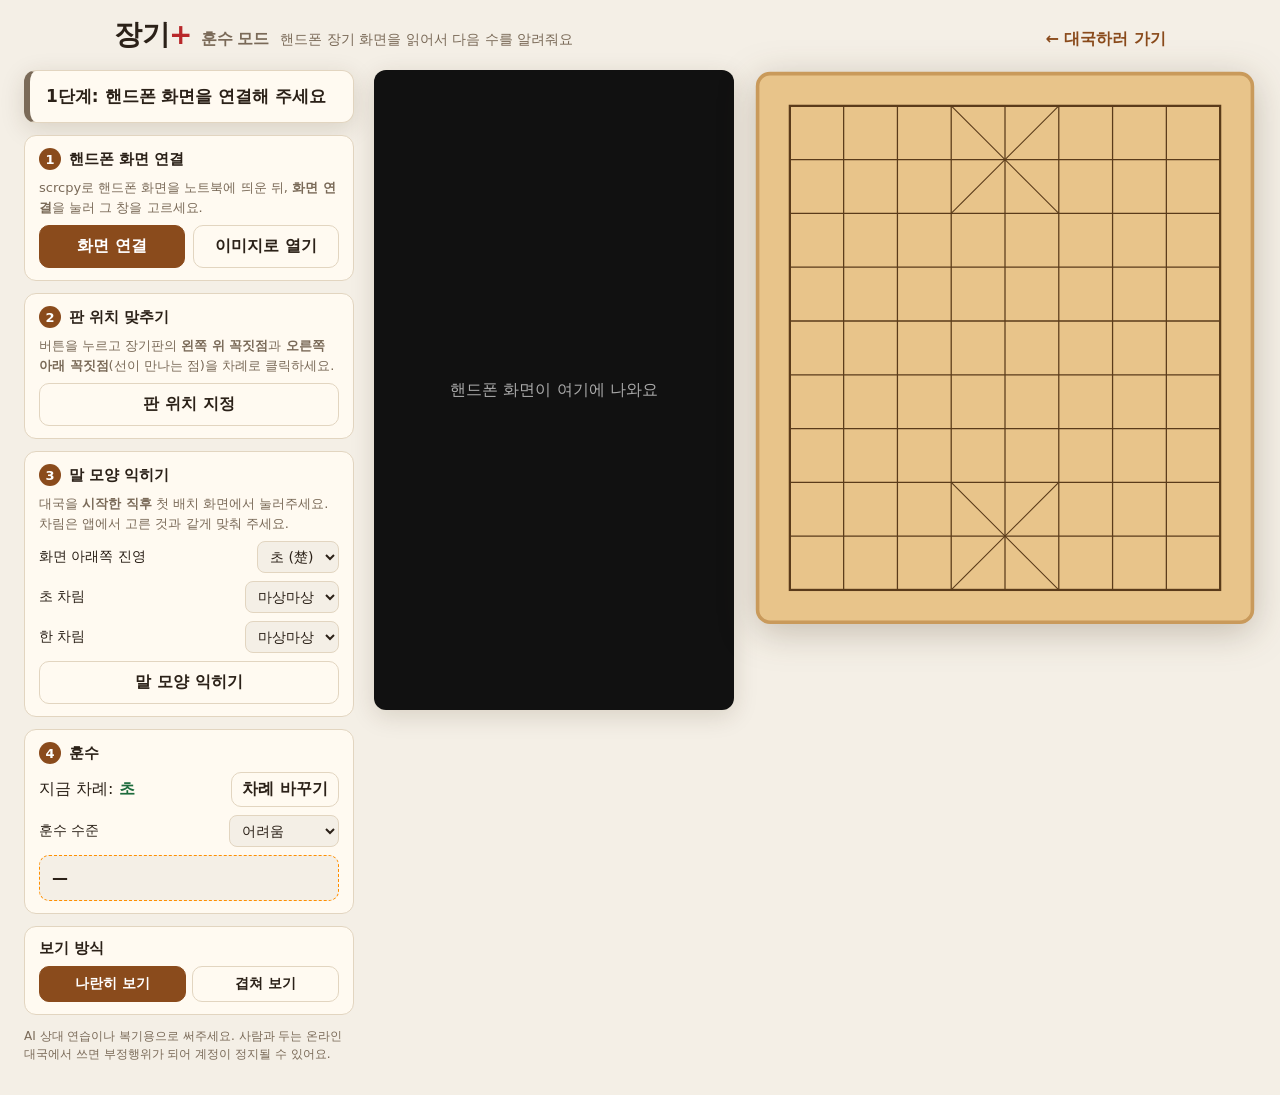
==== advisor.html @ 05842104 "모바일 훈수 모드 추가 + 대국 화면 훈수 버튼 - advisor.html: 화면 공유(scrcpy 창)나 이미지로 장기 앱 화면을 읽어 추천 수 표시 - 첫 배치 화면에서 앱의 " ====
<!doctype html>
<html lang="ko">
<head>
  <meta charset="utf-8">
  <meta name="viewport" content="width=device-width, initial-scale=1">
  <meta name="description" content="장기+ 모바일 훈수 모드 — 핸드폰 장기 앱 화면을 읽어 다음 수를 추천합니다.">
  <title>장기+ 훈수 모드</title>
  <link rel="stylesheet" href="css/style.css">
</head>
<body class="advisor">
  <header class="topbar">
    <h1>장기<span class="plus">+</span> <small>훈수 모드</small></h1>
    <p class="tagline">핸드폰 장기 화면을 읽어서 다음 수를 알려줘요</p>
    <a class="nav-link" href="index.html">← 대국하러 가기</a>
  </header>

  <main class="advisor-layout">
    <aside class="panel advisor-panel">
      <div id="adv-status" class="status" aria-live="polite">1단계부터 차례대로 진행해 주세요</div>

      <section class="step">
        <h2><span class="num">1</span> 핸드폰 화면 연결</h2>
        <p class="help">scrcpy로 핸드폰 화면을 노트북에 띄운 뒤, <b>화면 연결</b>을 눌러 그 창을 고르세요.</p>
        <div class="row-buttons">
          <button type="button" id="btn-capture" class="primary">화면 연결</button>
          <label class="file-btn">이미지로 열기<input type="file" id="file-input" accept="image/*" hidden></label>
        </div>
      </section>

      <section class="step">
        <h2><span class="num">2</span> 판 위치 맞추기</h2>
        <p class="help">버튼을 누르고 장기판의 <b>왼쪽 위 꼭짓점</b>과 <b>오른쪽 아래 꼭짓점</b>(선이 만나는 점)을 차례로 클릭하세요.</p>
        <button type="button" id="btn-calib">판 위치 지정</button>
      </section>

      <section class="step">
        <h2><span class="num">3</span> 말 모양 익히기</h2>
        <p class="help">대국을 <b>시작한 직후</b> 첫 배치 화면에서 눌러주세요. 차림은 앱에서 고른 것과 같게 맞춰 주세요.</p>
        <label class="row">화면 아래쪽 진영
          <select id="sel-bottom">
            <option value="c">초 (楚)</option>
            <option value="h">한 (漢)</option>
          </select>
        </label>
        <label class="row">초 차림 <select id="sel-cho"></select></label>
        <label class="row">한 차림 <select id="sel-han"></select></label>
        <button type="button" id="btn-learn">말 모양 익히기</button>
      </section>

      <section class="step">
        <h2><span class="num">4</span> 훈수</h2>
        <div class="turn-row">
          <span>지금 차례: <b id="turn-label">초</b></span>
          <button type="button" id="btn-turn">차례 바꾸기</button>
        </div>
        <label class="row">훈수 수준
          <select id="sel-level">
            <option value="normal">보통 (빠름)</option>
            <option value="hard" selected>어려움</option>
          </select>
        </label>
        <p id="hint-text" class="hint-text">—</p>
      </section>

      <section class="step">
        <h2>보기 방식</h2>
        <div class="segmented" role="radiogroup">
          <label><input type="radio" name="view" value="side" checked> 나란히 보기</label>
          <label><input type="radio" name="view" value="overlay"> 겹쳐 보기</label>
        </div>
        <label class="row overlay-only">판 투명도
          <input type="range" id="opacity" min="0" max="90" value="35">
        </label>
      </section>

      <p class="notice">AI 상대 연습이나 복기용으로 써주세요. 사람과 두는 온라인 대국에서 쓰면 부정행위가 되어 계정이 정지될 수 있어요.</p>
    </aside>

    <section class="advisor-stage-wrap">
      <div class="stage-row">
        <div id="stage" class="stage empty">
          <video id="video" autoplay muted playsinline hidden></video>
          <img id="image" alt="불러온 장기 화면" hidden>
          <svg id="overlay" class="overlay" preserveAspectRatio="none"></svg>
          <p class="stage-placeholder">핸드폰 화면이 여기에 나와요</p>
        </div>
        <div class="mirror-wrap" id="mirror-wrap">
          <svg id="mirror" viewBox="0 0 560 620" role="img" aria-label="인식한 장기판"></svg>
        </div>
      </div>
    </section>
  </main>

  <script src="js/rules.js"></script>
  <script src="js/ai.js"></script>
  <script src="js/board-view.js"></script>
  <script src="js/vision.js"></script>
  <script src="js/advisor.js"></script>
</body>
</html>
---- css/style.css ----
:root {
  --bg: #f4efe6;
  --surface: #fffaf1;
  --text: #2b2118;
  --muted: #7a6a58;
  --border: #e2d5c0;
  --accent: #8a4b1c;
  --accent-text: #fff;
  --board: #e8c48a;
  --board-edge: #c99a5b;
  --line: #5a3b1a;
  --piece: #fdf6e3;
  --piece-edge: #8a6a3b;
  --cho: #1d6b3c;
  --han: #b8282a;
  --check: #e53935;
  --select: #ffb300;
  --hint: rgba(29, 107, 60, 0.75);
  --shadow: 0 6px 24px rgba(60, 40, 10, 0.15);
}

@media (prefers-color-scheme: dark) {
  :root {
    --bg: #1c1814;
    --surface: #26201a;
    --text: #f1e7d8;
    --muted: #b3a38f;
    --border: #3d332a;
    --accent: #d08a4c;
    --accent-text: #1c1814;
    --shadow: 0 6px 24px rgba(0, 0, 0, 0.45);
  }
}

* { box-sizing: border-box; }

body {
  margin: 0;
  min-height: 100vh;
  background: var(--bg);
  color: var(--text);
  font-family: "Pretendard", "Apple SD Gothic Neo", "Malgun Gothic", "Noto Sans KR", system-ui, sans-serif;
}

.topbar {
  display: flex;
  align-items: baseline;
  gap: 12px;
  padding: 16px 24px 4px;
  max-width: 1100px;
  margin: 0 auto;
}

.topbar h1 {
  margin: 0;
  font-size: 28px;
  letter-spacing: -0.5px;
}

.topbar .plus { color: var(--han); }
.tagline { margin: 0; color: var(--muted); font-size: 14px; }

.layout {
  display: grid;
  grid-template-columns: minmax(0, 1fr) 320px;
  gap: 24px;
  max-width: 1100px;
  margin: 0 auto;
  padding: 12px 24px 32px;
  align-items: start;
}

.board-wrap {
  position: relative;
  width: 100%;
  max-width: calc((100vh - 110px) * 560 / 620);
  min-width: 0;
  justify-self: center;
}

#board {
  display: block;
  width: 100%;
  height: auto;
  cursor: pointer;
  user-select: none;
  -webkit-tap-highlight-color: transparent;
  filter: drop-shadow(0 8px 18px rgba(60, 40, 10, 0.25));
}

.board-bg { fill: var(--board); stroke: var(--board-edge); stroke-width: 4; }
.board-frame { fill: none; stroke: var(--line); stroke-width: 2.5; }
.grid { stroke: var(--line); stroke-width: 1.4; }
.grid.palace { stroke-width: 1.2; }

.piece {
  transition: transform 0.25s ease;
  pointer-events: none;
}

.piece-body {
  fill: var(--piece);
  stroke: var(--piece-edge);
  stroke-width: 2;
  filter: drop-shadow(0 2px 2px rgba(0, 0, 0, 0.35));
}

.piece-inner { fill: none; stroke-width: 1; opacity: 0.55; }
.piece.cho .piece-inner { stroke: var(--cho); }
.piece.han .piece-inner { stroke: var(--han); }

.piece-label {
  text-anchor: middle;
  dominant-baseline: central;
  font-family: "Noto Serif KR", "Batang", "Songti SC", "SimSun", serif;
  font-weight: 700;
}
.piece.cho .piece-label { fill: var(--cho); }
.piece.han .piece-label { fill: var(--han); }

.mark-from { fill: rgba(138, 75, 28, 0.35); }
.mark-to { fill: rgba(255, 179, 0, 0.28); stroke: rgba(255, 179, 0, 0.8); stroke-width: 2; }
.mark-selected { fill: none; stroke: var(--select); stroke-width: 4; }
.mark-check { fill: rgba(229, 57, 53, 0.25); stroke: var(--check); stroke-width: 3; animation: pulse 1s ease-in-out infinite; }
.hint-move { fill: var(--hint); pointer-events: none; }
.hint-capture { fill: none; stroke: var(--check); stroke-width: 3.5; stroke-dasharray: 6 4; pointer-events: none; }

@keyframes pulse {
  0%, 100% { opacity: 1; }
  50% { opacity: 0.45; }
}

.banner {
  position: absolute;
  inset: 0;
  display: flex;
  flex-direction: column;
  align-items: center;
  justify-content: center;
  gap: 14px;
  background: rgba(20, 14, 8, 0.55);
  border-radius: 14px;
  color: #fff;
  text-align: center;
  padding: 16px;
}

.banner[hidden] { display: none; }
.banner p { margin: 0; font-size: 26px; font-weight: 800; text-shadow: 0 2px 8px rgba(0, 0, 0, 0.5); }

.panel {
  display: flex;
  flex-direction: column;
  gap: 14px;
  min-width: 0;
}

.status {
  padding: 14px 16px;
  border-radius: 12px;
  background: var(--surface);
  border: 1px solid var(--border);
  border-left: 6px solid var(--muted);
  font-weight: 700;
  font-size: 17px;
  box-shadow: var(--shadow);
}
.status.turn-cho { border-left-color: var(--cho); }
.status.turn-han { border-left-color: var(--han); }
.status.check { border-left-color: var(--check); color: var(--check); }
.status.over { border-left-color: var(--accent); background: var(--accent); color: var(--accent-text); }

.players { display: flex; flex-direction: column; gap: 8px; }

.player {
  padding: 10px 12px;
  border-radius: 12px;
  background: var(--surface);
  border: 2px solid var(--border);
  transition: border-color 0.2s;
}
.player.active[data-side="c"] { border-color: var(--cho); }
.player.active[data-side="h"] { border-color: var(--han); }

.player-head { display: flex; align-items: center; gap: 8px; }
.badge {
  display: inline-grid;
  place-items: center;
  width: 30px;
  height: 30px;
  border-radius: 8px;
  background: var(--piece);
  border: 2px solid var(--piece-edge);
  font-family: "Noto Serif KR", "Batang", serif;
  font-weight: 700;
}
.badge.cho { color: var(--cho); }
.badge.han { color: var(--han); }
.pname { font-weight: 700; }
.who { font-size: 12px; color: var(--muted); }
.score { margin-left: auto; font-variant-numeric: tabular-nums; font-weight: 700; }

.captured { display: flex; flex-wrap: wrap; gap: 4px; min-height: 26px; margin-top: 8px; }
.captured:empty { display: none; }
.cap {
  display: inline-grid;
  place-items: center;
  width: 24px;
  height: 24px;
  border-radius: 6px;
  background: var(--piece);
  border: 1px solid var(--piece-edge);
  font-family: "Noto Serif KR", "Batang", serif;
  font-size: 14px;
  font-weight: 700;
}
.cap.cho { color: var(--cho); }
.cap.han { color: var(--han); }

.buttons { display: grid; grid-template-columns: repeat(2, 1fr); gap: 8px; }
.buttons .primary { grid-column: 1 / -1; }

button {
  font: inherit;
  font-weight: 600;
  padding: 10px 12px;
  border-radius: 10px;
  border: 1px solid var(--border);
  background: var(--surface);
  color: var(--text);
  cursor: pointer;
}
button:hover:not(:disabled) { border-color: var(--accent); }
button:disabled { opacity: 0.45; cursor: not-allowed; }
button.primary { background: var(--accent); color: var(--accent-text); border-color: var(--accent); }

.box {
  background: var(--surface);
  border: 1px solid var(--border);
  border-radius: 12px;
  padding: 10px 14px;
}
.box summary { cursor: pointer; font-weight: 700; }

.log {
  max-height: 200px;
  overflow-y: auto;
  margin: 8px 0 0;
  padding-left: 28px;
  font-size: 14px;
  font-variant-numeric: tabular-nums;
}
.log li { padding: 2px 0; }

.rules { margin: 8px 0 0; padding-left: 18px; font-size: 14px; line-height: 1.6; color: var(--text); }

dialog {
  border: none;
  border-radius: 16px;
  padding: 0;
  background: var(--surface);
  color: var(--text);
  box-shadow: 0 20px 60px rgba(0, 0, 0, 0.35);
  width: min(420px, calc(100vw - 32px));
}
dialog::backdrop { background: rgba(20, 14, 8, 0.5); }

.new-game-form { padding: 20px 22px; }
.new-game-form h2 { margin: 0 0 12px; }
.new-game-form fieldset {
  border: 1px solid var(--border);
  border-radius: 10px;
  margin: 0 0 12px;
  padding: 8px 12px 10px;
  display: flex;
  flex-wrap: wrap;
  gap: 6px 16px;
}
.new-game-form fieldset:disabled { opacity: 0.4; }
.new-game-form legend { font-size: 13px; color: var(--muted); padding: 0 4px; }
.opt { display: inline-flex; align-items: center; gap: 6px; cursor: pointer; }
.row { display: flex; align-items: center; gap: 10px; width: 100%; }
select {
  font: inherit;
  padding: 6px 8px;
  border-radius: 8px;
  border: 1px solid var(--border);
  background: var(--bg);
  color: var(--text);
}
.new-game-form menu { display: flex; justify-content: flex-end; gap: 8px; margin: 4px 0 0; padding: 0; }

/* ---------- 훈수 (공통) ---------- */

.nav-link {
  margin-left: auto;
  color: var(--accent);
  font-weight: 700;
  text-decoration: none;
  white-space: nowrap;
}
.nav-link:hover { text-decoration: underline; }

.buttons .hint-btn { grid-column: 1 / -1; border-color: var(--select); }

.arrow-line {
  stroke: #ff8f00;
  stroke-width: 9;
  stroke-linecap: round;
  opacity: 0.92;
  pointer-events: none;
}
.arrow-head { fill: #ff8f00; }
.arrow-from { fill: rgba(255, 143, 0, 0.18); stroke: #ff8f00; stroke-width: 3; pointer-events: none; }

/* ---------- 훈수 모드 페이지 ---------- */

.topbar h1 small { font-size: 16px; color: var(--muted); font-weight: 700; }

.advisor-layout {
  display: grid;
  grid-template-columns: 330px minmax(0, 1fr);
  gap: 20px;
  max-width: 1500px;
  margin: 0 auto;
  padding: 12px 24px 32px;
  align-items: start;
}

.advisor-panel { gap: 12px; }

.step {
  background: var(--surface);
  border: 1px solid var(--border);
  border-radius: 12px;
  padding: 12px 14px;
  display: flex;
  flex-direction: column;
  gap: 8px;
}
.step h2 { margin: 0; font-size: 15px; display: flex; align-items: center; gap: 8px; }
.step .num {
  display: inline-grid;
  place-items: center;
  width: 22px;
  height: 22px;
  border-radius: 50%;
  background: var(--accent);
  color: var(--accent-text);
  font-size: 13px;
}
.help { margin: 0; font-size: 13px; color: var(--muted); line-height: 1.5; }
.row-buttons { display: flex; gap: 8px; flex-wrap: wrap; }
.row-buttons > * { flex: 1; }

.file-btn {
  display: inline-flex;
  align-items: center;
  justify-content: center;
  font-weight: 600;
  padding: 10px 12px;
  border-radius: 10px;
  border: 1px solid var(--border);
  background: var(--surface);
  cursor: pointer;
  text-align: center;
}
.file-btn:hover { border-color: var(--accent); }

.step .row { justify-content: space-between; font-size: 14px; }
.turn-row { display: flex; align-items: center; justify-content: space-between; gap: 8px; }
.turn-row button { padding: 6px 10px; }
.cho-text { color: var(--cho); }
.han-text { color: var(--han); }

.hint-text {
  margin: 0;
  padding: 10px 12px;
  border-radius: 10px;
  background: var(--bg);
  border: 1px dashed #ff8f00;
  font-weight: 700;
  line-height: 1.5;
}

.segmented { display: flex; gap: 6px; }
.segmented label {
  flex: 1;
  text-align: center;
  padding: 8px;
  border-radius: 10px;
  border: 1px solid var(--border);
  cursor: pointer;
  font-weight: 600;
  font-size: 14px;
}
.segmented input { position: absolute; opacity: 0; pointer-events: none; }
.segmented label:has(input:checked) { background: var(--accent); color: var(--accent-text); border-color: var(--accent); }
.overlay-only { display: none !important; }
.mode-overlay .overlay-only { display: flex !important; }
input[type="range"] { flex: 1; max-width: 160px; accent-color: var(--accent); }

.notice { margin: 0; font-size: 12px; color: var(--muted); line-height: 1.5; }

.stage-row {
  display: flex;
  gap: 20px;
  align-items: flex-start;
  justify-content: center;
}

.stage {
  position: relative;
  flex: 0 1 auto;
  min-width: 0;
  border-radius: 12px;
  overflow: hidden;
  background: #111;
  box-shadow: var(--shadow);
}
.stage video,
.stage img {
  display: block;
  max-width: 100%;
  max-height: calc(100vh - 120px);
  width: auto;
  height: auto;
}
.stage [hidden] { display: none; }
.stage .overlay {
  position: absolute;
  inset: 0;
  width: 100%;
  height: 100%;
}
.stage.calibrating .overlay { cursor: crosshair; }
.stage.empty { width: 360px; max-width: 100%; aspect-ratio: 9 / 16; display: grid; place-items: center; }
.stage.empty .overlay { display: none; }
.stage-placeholder { display: none; color: #aaa; margin: 0; padding: 16px; text-align: center; }
.stage.empty .stage-placeholder { display: block; }

.calib-dot { fill: rgba(255, 143, 0, 0.9); stroke: #fff; stroke-width: 1; }
.calib-mark { fill: none; stroke: #ff8f00; stroke-width: 3; }
.ov-grid line { stroke: var(--line); }

.mirror-wrap { flex: 1 1 420px; max-width: 520px; min-width: 0; }
.mirror-wrap svg { display: block; width: 100%; height: auto; filter: drop-shadow(0 8px 18px rgba(60, 40, 10, 0.25)); }
.mode-overlay .mirror-wrap { display: none; }

@media (max-width: 1000px) {
  .advisor-layout { grid-template-columns: 1fr; padding: 8px 16px 24px; }
  .advisor-stage-wrap { order: -1; }
  .stage-row { flex-direction: column; align-items: center; }
  .mirror-wrap { width: 100%; }
}

@media (max-width: 820px) {
  .nav-link { margin-left: 0; }
  .topbar { flex-wrap: wrap; }
  .topbar { padding: 12px 16px 0; }
  .layout { grid-template-columns: 1fr; padding: 8px 16px 24px; gap: 14px; }
  .board-wrap { max-width: 100%; }
  .buttons { grid-template-columns: repeat(2, 1fr); }
}
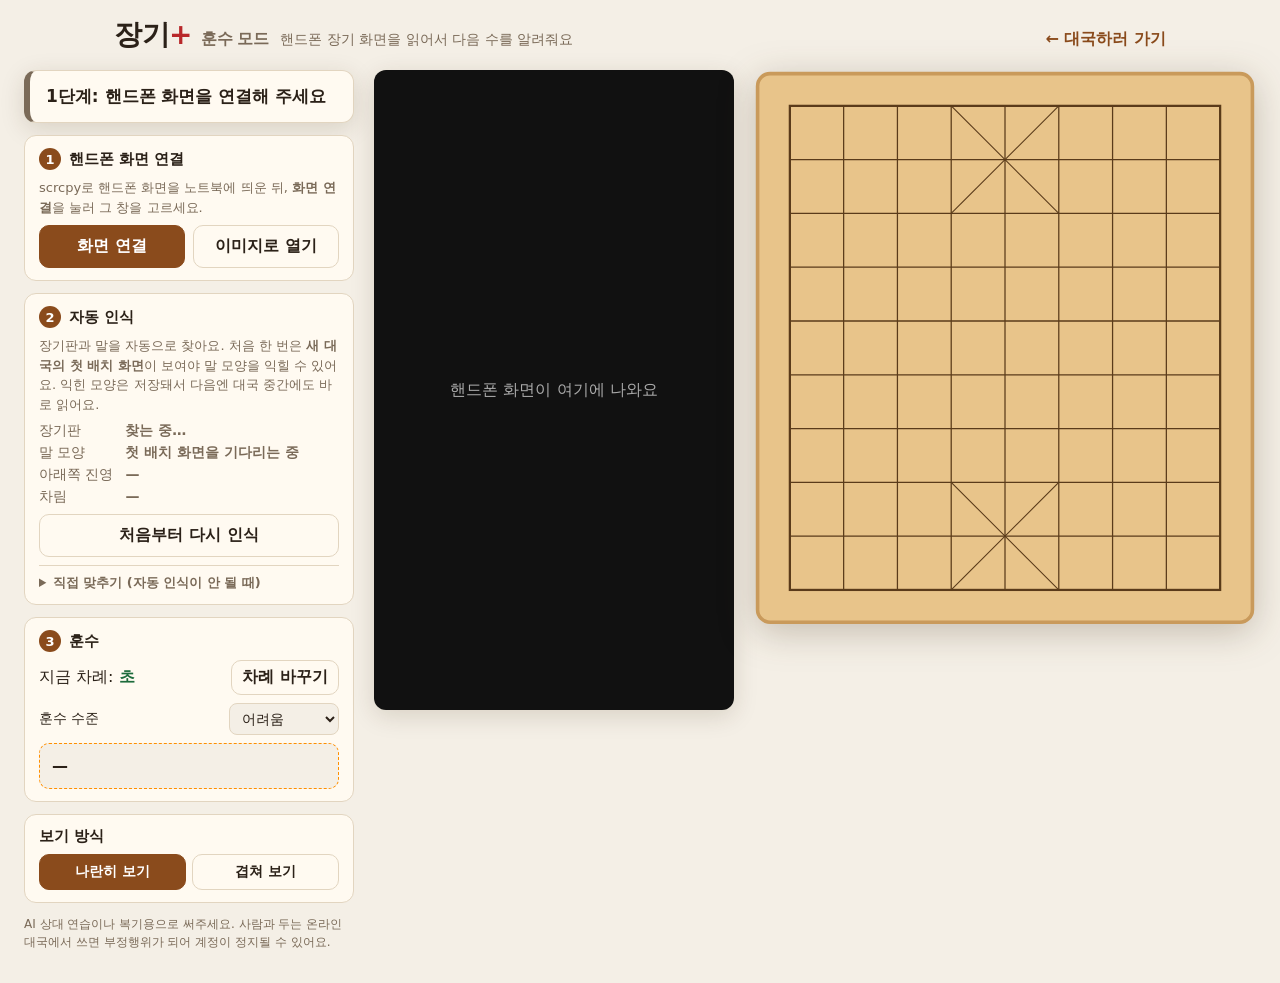
==== commit b7dbdcbb: "훈수 모드 자동 인식: 판 위치·진영·차림 자동 감지 - 화면에서 장기판 선(9×10)을 찾아 판 위치 자동 지정 - 첫 배치 화면을 알아보고 말 모양·아래쪽 진영·마상 차림 자동" ====
--- a/advisor.html
+++ b/advisor.html
@@ -28,27 +28,35 @@
       </section>
 
       <section class="step">
-        <h2><span class="num">2</span> 판 위치 맞추기</h2>
-        <p class="help">버튼을 누르고 장기판의 <b>왼쪽 위 꼭짓점</b>과 <b>오른쪽 아래 꼭짓점</b>(선이 만나는 점)을 차례로 클릭하세요.</p>
-        <button type="button" id="btn-calib">판 위치 지정</button>
+        <h2><span class="num">2</span> 자동 인식</h2>
+        <p class="help">장기판과 말을 자동으로 찾아요. 처음 한 번은 <b>새 대국의 첫 배치 화면</b>이 보여야 말 모양을 익힐 수 있어요. 익힌 모양은 저장돼서 다음엔 대국 중간에도 바로 읽어요.</p>
+        <dl class="detect-info">
+          <dt>장기판</dt><dd id="info-grid">—</dd>
+          <dt>말 모양</dt><dd id="info-model">—</dd>
+          <dt>아래쪽 진영</dt><dd id="info-bottom">—</dd>
+          <dt>차림</dt><dd id="info-setup">—</dd>
+        </dl>
+        <button type="button" id="btn-reset">처음부터 다시 인식</button>
+
+        <details class="manual">
+          <summary>직접 맞추기 (자동 인식이 안 될 때)</summary>
+          <p class="help">판 위치: 버튼을 누르고 장기판의 <b>왼쪽 위</b>와 <b>오른쪽 아래</b> 꼭짓점(선이 만나는 점)을 차례로 클릭하세요.</p>
+          <button type="button" id="btn-calib">판 위치 직접 지정</button>
+          <p class="help">말 모양: 첫 배치 화면에서 진영과 차림을 앱과 같게 고르고 누르세요.</p>
+          <label class="row">화면 아래쪽 진영
+            <select id="sel-bottom">
+              <option value="c">초 (楚)</option>
+              <option value="h">한 (漢)</option>
+            </select>
+          </label>
+          <label class="row">초 차림 <select id="sel-cho"></select></label>
+          <label class="row">한 차림 <select id="sel-han"></select></label>
+          <button type="button" id="btn-learn">말 모양 직접 익히기</button>
+        </details>
       </section>
 
       <section class="step">
-        <h2><span class="num">3</span> 말 모양 익히기</h2>
-        <p class="help">대국을 <b>시작한 직후</b> 첫 배치 화면에서 눌러주세요. 차림은 앱에서 고른 것과 같게 맞춰 주세요.</p>
-        <label class="row">화면 아래쪽 진영
-          <select id="sel-bottom">
-            <option value="c">초 (楚)</option>
-            <option value="h">한 (漢)</option>
-          </select>
-        </label>
-        <label class="row">초 차림 <select id="sel-cho"></select></label>
-        <label class="row">한 차림 <select id="sel-han"></select></label>
-        <button type="button" id="btn-learn">말 모양 익히기</button>
-      </section>
-
-      <section class="step">
-        <h2><span class="num">4</span> 훈수</h2>
+        <h2><span class="num">3</span> 훈수</h2>
         <div class="turn-row">
           <span>지금 차례: <b id="turn-label">초</b></span>
           <button type="button" id="btn-turn">차례 바꾸기</button>
--- a/css/style.css
+++ b/css/style.css
@@ -400,6 +400,22 @@
 .mode-overlay .overlay-only { display: flex !important; }
 input[type="range"] { flex: 1; max-width: 160px; accent-color: var(--accent); }
 
+.detect-info {
+  display: grid;
+  grid-template-columns: auto 1fr;
+  gap: 4px 12px;
+  margin: 0;
+  font-size: 14px;
+}
+.detect-info dt { color: var(--muted); }
+.detect-info dd { margin: 0; font-weight: 700; }
+.detect-info .ok { color: var(--cho); }
+.detect-info .wait { color: var(--muted); font-weight: 600; }
+.manual { border-top: 1px solid var(--border); padding-top: 8px; display: flex; flex-direction: column; gap: 8px; }
+.manual[open] { gap: 8px; }
+.manual summary { cursor: pointer; font-size: 13px; color: var(--muted); font-weight: 600; }
+.manual > * + * { margin-top: 8px; }
+
 .notice { margin: 0; font-size: 12px; color: var(--muted); line-height: 1.5; }
 
 .stage-row {
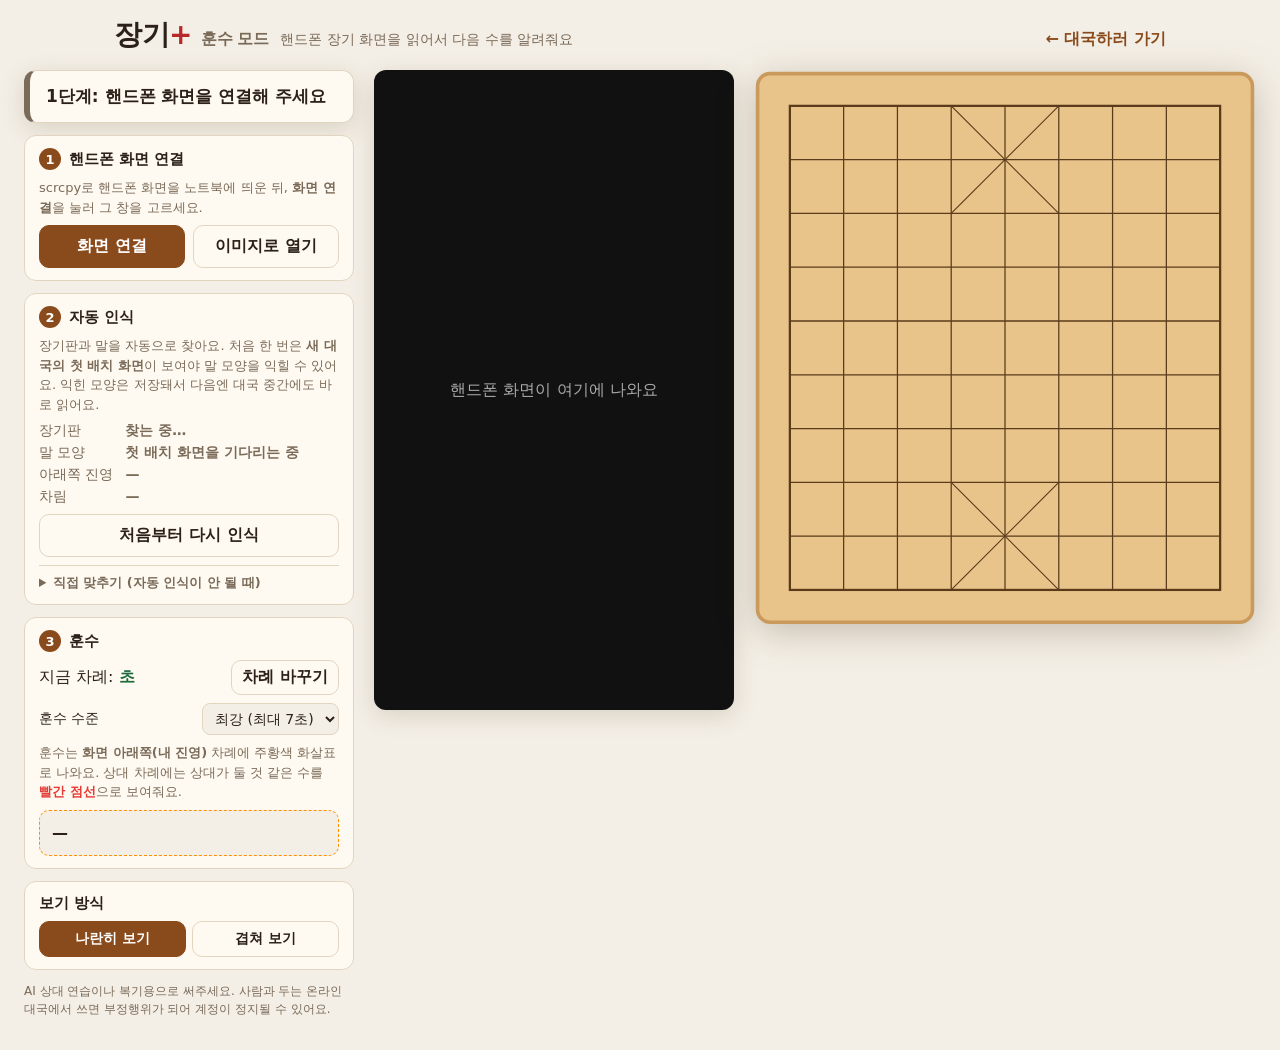
==== commit 5235f593: "AI 대폭 강화 + 훈수는 아래쪽(내 진영)만, 상대 예상 수 표시 - AI: 치환표(Zobrist), PVS, 장군 연장, 널 무브, 킬러/히스토리 정렬   (같은 시간 기준 이" ====
--- a/advisor.html
+++ b/advisor.html
@@ -63,10 +63,12 @@
         </div>
         <label class="row">훈수 수준
           <select id="sel-level">
-            <option value="normal">보통 (빠름)</option>
-            <option value="hard" selected>어려움</option>
+            <option value="normal">보통 (1초)</option>
+            <option value="hard">강함 (2.5초)</option>
+            <option value="max" selected>최강 (최대 7초)</option>
           </select>
         </label>
+        <p class="help">훈수는 <b>화면 아래쪽(내 진영)</b> 차례에 주황색 화살표로 나와요. 상대 차례에는 상대가 둘 것 같은 수를 <b style="color:#e53935">빨간 점선</b>으로 보여줘요.</p>
         <p id="hint-text" class="hint-text">—</p>
       </section>
 
--- a/css/style.css
+++ b/css/style.css
@@ -312,6 +312,11 @@
 }
 .arrow-head { fill: #ff8f00; }
 .arrow-from { fill: rgba(255, 143, 0, 0.18); stroke: #ff8f00; stroke-width: 3; pointer-events: none; }
+.arrow-line.threat { stroke: #e53935; stroke-dasharray: 14 10; opacity: 0.85; }
+.arrow-head.threat { fill: #e53935; }
+.arrow-from.threat { fill: rgba(229, 57, 53, 0.14); stroke: #e53935; }
+.hint-text.threat { border-color: #e53935; color: #c62828; }
+.hint-text.mine { border-style: solid; }
 
 /* ---------- 훈수 모드 페이지 ---------- */
 
